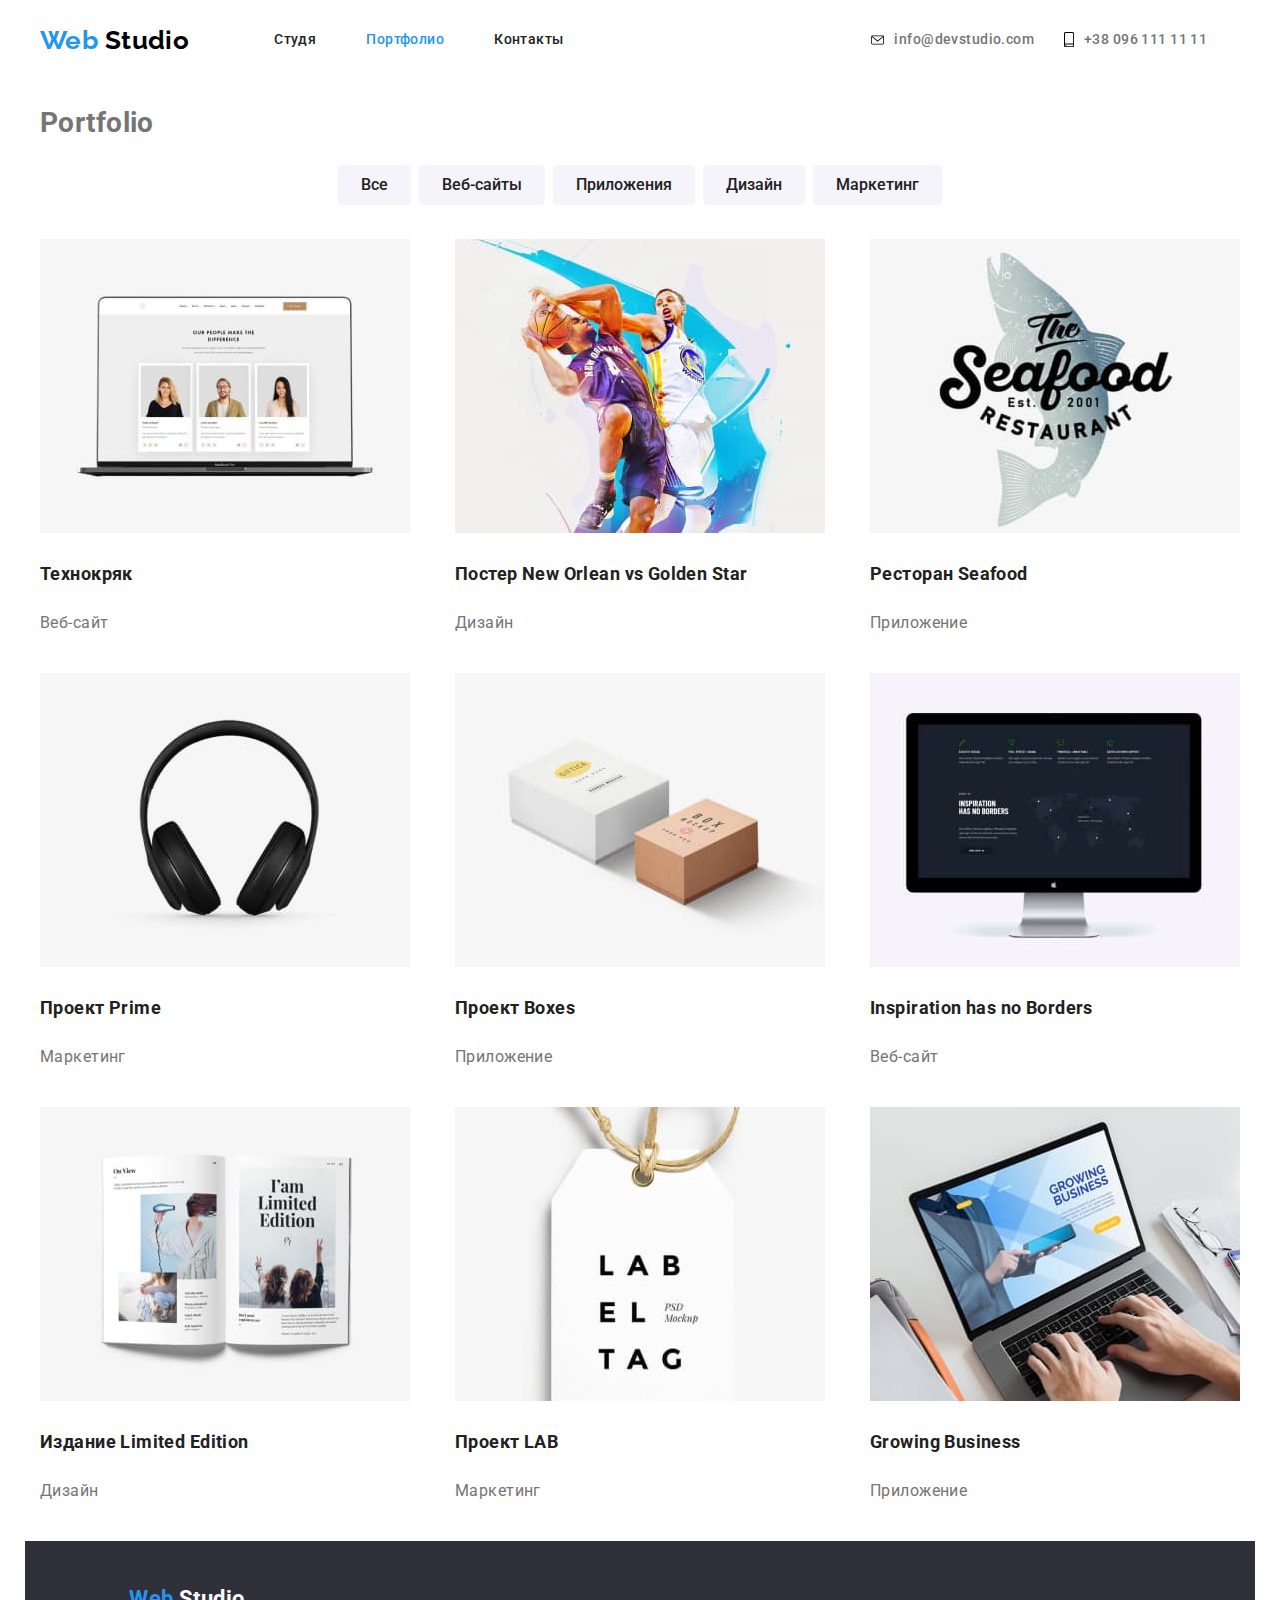
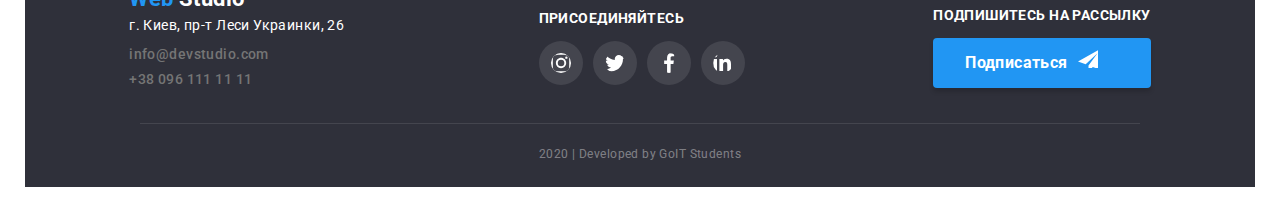
==== portfolio.html @ ad1c22d1 "Додає фон плюс іконки соцмереж, спрайт і оптимізує зображення" ====
<!DOCTYPE html>
<html lang="en">

<head>
    <meta charset="UTF-8">
    <meta name="viewport" content="width=device-width, initial-scale=1.0">
    <title>Web Studio</title>
    <link href="https://fonts.googleapis.com/css2?family=Raleway:wght@700&family=Roboto:wght@500;700;900&display=swap"
        rel="stylesheet">
    <link rel="stylesheet"
        href="https://cdnjs.cloudflare.com/ajax/libs/modern-normalize/0.6.0/modern-normalize.min.css">
    <link rel="stylesheet" href="./css/styles.css">
</head>

<body>
    <header class="page-header">
        <nav class="container main-nav">
            <a href="./index.html" class="logo"><span class="logo-first">Web</span><span class="logo-second">
                    Studio</span></a>
            <!--меню навігації-->
            <ul class="site-nav">
                <li class="item"><a href="./index.html" class="link ">Студя</a></li>
                <li class="item"><a href="./portfolio.html" class="link current">Портфолио</a></li>
                <li class="item"><a href="" class="link">Контакты</a></li>
            </ul>
            <address>
                <ul class="auth-nav">
                    <li class="item"><a href="mailto:info@devstudio.com" class="link mail">
                            <svg class="icon-nav">
                                <use href="./images/sprite.svg#icon-envelope"></use>
                            </svg>
                            info@devstudio.com</a></li>
                    <li class="item"><a href="tel:+380961111111" class="link phone">
                            <svg class="icon-nav-smart">
                                <use href="./images/sprite.svg#icon-smartphone"></use>
                            </svg>
                            +38 096 111 11 11</a></li>
                </ul>
            </address>
        </nav>
    </header>
    <main>

        <!-- секція фільтрів -->
        <!-- h1 потрібно заховати -->
        <section class="container">

            <h1>Portfolio</h1>
            <ul class="base-nav">
                <li class="item"><button type="button" class="button-link">Все</button></li>
                <li class="item"><button type="button" class="button-link">Веб-сайты</button></li>
                <li class="item"><button type="button" class="button-link">Приложения</button></li>
                <li class="item"><button type="button" class="button-link">Дизайн</button></li>
                <li class="item"><button type="button" class="button-link">Маркетинг</button></li>
            </ul>
            <ul class="choice-list">
                <li class="choice-box"><a href="" class="link">
                        <img src="./images/leptopcart.jpg" alt="лептоп" width="370" height="294">
                        <h2 class="title">Технокряк</h2>
                        <p class="text">Веб-сайт</p>
                        <!-- <p class="text-choice">Технокряк это современная площадка распространения
                                коронавируса.Компании используют эту платформу для цифрового шпионажа и атак на
                                защищённые сервера конкурентов.</p> -->
                    </a>
                </li>
                <li class="choice-box"><a href="" class="link">
                        <img src="./images/bascet.jpg" alt="два гравця з баскетболу, з мячем " width="370" height="294">
                        <h2 class="title">Постер New Orlean vs Golden Star</h2>
                        <p class="text">Дизайн</p>
                    </a>
                </li>
                <li class="choice-box"><a href="" class="link">
                        <img src="./images/fish.jpg" alt="лого ресторану з рибою" width="370" height="294">
                        <h2 class="title">Ресторан Seafood</h2>
                        <p class="text">Приложение</p>
                    </a>
                </li>
                <li class="choice-box"><a href="" class="link">
                        <img src="./images/headphone.jpg" alt="навушники" width="370" height="294">
                        <h2 class="title">Проект Prime</h2>
                        <p class="text">Маркетинг</p>
                    </a>
                </li>
                <li class="choice-box"><a href="" class="link">
                        <img src="./images/boxes.jpg" alt="дві коробки" width="370" height="294">
                        <h2 class="title">Проект Boxes</h2>
                        <p class="text">Приложение</p>
                    </a>
                </li>
                <li class="choice-box"><a href="" class="link">
                        <img src="./images/screen.jpg" alt="монітор" width="370" height="294">
                        <h2 class="title">Inspiration has no Borders</h2>
                        <p class="text">Веб-сайт</p>
                    </a>
                </li>
                <li class="choice-box"><a href="" class="link">
                        <img src="./images/magazin.jpg" alt="журнал" width="370" height="294">
                        <h2 class="title">Издание Limited Edition</h2>
                        <p class="text">Дизайн</p>
                    </a>
                </li>
                <li class="choice-box"><a href="" class="link">
                        <img src="./images/logoprise.jpg" alt="бірка з лого" width="370" height="294">
                        <h2 class="title">Проект LAB</h2>
                        <p class="text">Маркетинг</p>
                    </a>
                </li>
                <li class="choice-box"><a href="" class="link">
                        <img src="./images/leptop.jpg" alt="лептоп" width="370" height="294">
                        <h2 class="title">Growing Business</h2>
                        <p class="text">Приложение</p>
                    </a>
                </li>
            </ul>
        </section>

    </main>
    <footer class="container basement">
        <div class="basement-group">
            <div class="logo-contact">
                <a href="./index.html" class="logo-footer"><span class="logo-part">Web</span><span class="logo-text">
                        Studio</span></a>
                <address class="contact">
                    <span class="text">г. Киев, пр-т Леси Украинки, 26</span>

                    <ul class="auth-nav call">
                        <li class="challenge"><a href="mailto:info@devstudio.com" class="link">info@devstudio.com</a>
                        </li>
                        <li class="challenge"><a href="tel:+380961111111" class="link">+38 096 111 11 11</a></li>
                    </ul>
                </address>
            </div>
            <section>
                <div class="accede">
                    <h3 class="fotter-network">присоединяйтесь</h3>
                    <ul class="network">
                        <li>
                            <a href=""><svg class="icon lasts">
                                    <use href="./images/sprite.svg#icon-instagram-2"></use>
                                </svg></a>
                        </li>
                        <li>
                            <a href=""><svg class="icon lasts">
                                    <use href="./images/sprite.svg#icon-twitter"></use>
                                </svg></a>
                        </li>
                        <li>
                            <a href=""><svg class="icon lasts">
                                    <use href="./images/sprite.svg#icon-facebook"></use>
                                </svg></a>
                        </li>
                        <li>
                            <a href=""><svg class="icon lasts">
                                    <use href="./images/sprite.svg#icon-linkedin" width="18" height="18"
                                        style="padding: 1px;"></use>
                                </svg></a>
                        </li>
                    </ul>
                </div>
            </section>
            <section class="sign">
                <h3 class="fotter-network">Подпишитесь на рассылку</h3>
                <a href="" class="button fly" style="display: flex;">Подписаться</a>
                <!-- <img src="./images/iconsend.svg" alt="іконка листа" width="24" height="24"> -->
            </section>
        </div>
        <p class="footer-law">2020 | Developed by GoIT Students</p>
    </footer>
</body>

</html>
---- css/styles.css ----
/* Колір основного тексту #212121 */
/* Колір другорядного тексту #757575 */
/* Білий #FFFFFF */
/* акент #2196F3 */
/* лого #000000 */
/* колір фону ffffff*/
/* другорядний колір фону #F5F4FA */
:root {
  --primary-text-color: #212121;
  --title-text-color: #757575;
  --hero-text-color: #ffffff;
  --accent-color: #2196f3;
  --primary-white-color: #ffffff;
  --secondari-bg-color: #f5f4fa;
}

body {
  background-color: var(--primary-white-color);
  color: var(--title-text-color);
  font-family: Roboto, sans-serif;
  letter-spacing: 0.03em;
  font-size: 14px;
  line-height: 1.71;
}
/* Page-header */

.container {
  padding-left: 15px;
  padding-right: 15px;
  margin-left: auto;
  margin-right: auto;
  width: 1230px;
  /* outline: 1px solid orange; */
}

ul {
  list-style: none;
}

.logo {
  font-family: Raleway;
  font-weight: bold;
  font-size: 26px;
  line-height: 1.19;
  text-decoration: none;
}

.logo:hover,
.logo:focus {
  color: #000000;
}

.logo-first {
  color: var(--accent-color);
}

.logo-second {
  color: #000000;
}

/* Main-nav */
.main-nav {
  height: 80px;
  display: flex;
  align-items: center;
}

/* Page-header */
/* .page-header {
  height: 80px;
} */
/* site-nav */
.site-nav {
  padding: 0;
  margin-top: 0;
  margin-bottom: 0;
  margin-left: 85px;
  display: flex;
  font-weight: 500;
  font-size: 14px;
  line-height: 1.14;
}
/* .site-nav .item {
  
} */
.site-nav .item:not(:last-child) {
  margin-right: 0;
  /* outline: 1px solid red; */
  margin-right: 50px;
}

.site-nav .link {
  display: block;
  padding-top: 32px;
  padding-bottom: 32px;

  color: var(--primary-text-color);
  text-decoration: none;
}

.site-nav .link:hover,
.site-nav .link:focus {
  color: var(--accent-color);
}

.site-nav .link.current {
  color: var(--accent-color);
}

.auth-nav {
  display: flex;
  padding: 0;
  margin-top: 0px;
  margin-bottom: 0;
  margin-left: 305px;
}

.auth-nav .item + .item {
  margin-left: 30px;
}

.auth-nav .link {
  display: flex;
  padding-top: 32px;
  padding-bottom: 32px;
  color: var(--title-text-color);
  text-decoration: none;
  font-weight: 500;
  font-size: 14px;
  line-height: 1.14;
  font-style: normal;
}

.auth-nav .link:hover,
.auth-nav .link:focus {
  color: var(--accent-color);
  fill: var(--accent-color);
}

/* .mail::before {
  display: block;
  content: "";
  width: 16px;
  background-image: url(../images/envelope.svg);
  background-repeat: no-repeat;
  justify-content: center;
  align-items: center;
  margin-right: 10px;
} */

/* .phone::before {
  display: block;
  content: "";
  width: 16px;
  background-image: url(../images/smartphone.svg);
  background-repeat: no-repeat;
  justify-content: center;
  align-items: center;
  margin-right: 10px;
} */
.icon-nav {
  width: 16px;
  height: 12px;
  display: flex;
  align-items: center;
  justify-content: center;
  margin-right: 10px;
  margin-top: 3px;
}
.icon-nav-smart {
  width: 10px;
  height: 15px;
  content: "";
  display: flex;
  align-items: center;
  justify-content: center;
  margin-right: 10px;
}

/* .icon-nav:hover {
  fill: var(--accent-color);
} */
/* Hero */
.hero {
  text-align: center;
  margin-left: auto;
  margin-right: auto;
  height: 600px;
  max-width: 1600px;
  /* outline: 1px solid red; */
  background-repeat: no-repeat;
  background-position: center;
  background-size: cover;
  background-image: linear-gradient(
      to right,
      rgba(47, 48, 58, 0.8),
      rgba(47, 48, 58, 0.8)
    ),
    url(../images/header.jpg);
}

.hero-title {
  color: var(--hero-text-color);
  /* тимчасовий фон */
  /* background-color: #757575; */
  padding-top: 200px;
  width: 696px;
  margin-left: auto;
  margin-right: auto;
  margin-top: 0;
  margin-bottom: 30px;
  font-weight: 900;
  font-size: 44px;
  line-height: 1.36;
  letter-spacing: 0.06em;
  text-transform: uppercase;
}
/* Section */
.section-title {
  margin-top: 0;
  margin-bottom: 50px;
  color: var(--primary-text-color);
  font-weight: bold;
  font-size: 36px;
  line-height: 1.16;
  text-align: center;
}
/* Feature */
.feature-list .title {
  margin-top: 0;
  margin-bottom: 10px;
  color: var(--primary-text-color);
  font-weight: bold;
  font-size: 14px;
  line-height: 1.14;
  text-transform: uppercase;
}
/* .feature-list .item:not(:last-child) {
  justify-content: center;
  margin-right: 40px;
} */
.feature-list .item {
  width: 270px;
}
.feature-list {
  justify-content: space-between;
  display: flex;
  padding-left: 0;
  margin-top: 0;
  margin-bottom: 0;
}
.antena-logo::before {
  display: block;
  content: "";
  height: 120px;
  margin-bottom: 30px;
  background-color: var(--secondari-bg-color);
  background-image: url(../images/antenna.svg);
  /* background-size: contain; */
  background-repeat: no-repeat;
  background-position: center;
}
.clock-logo::before {
  display: block;
  content: "";
  height: 120px;
  margin-bottom: 30px;
  background-color: var(--secondari-bg-color);
  background-image: url(../images/clock.svg);
  /* background-size: contain; */
  background-repeat: no-repeat;
  background-position: center;
}
.diagram-logo::before {
  display: block;
  content: "";
  height: 120px;
  margin-bottom: 30px;
  background-color: var(--secondari-bg-color);
  background-image: url(../images/diagram.svg);
  /* background-size: contain; */
  background-repeat: no-repeat;
  background-position: center;
}
.astronaut-logo::before {
  display: block;
  content: "";
  height: 120px;
  margin-bottom: 30px;
  background-color: var(--secondari-bg-color);
  background-image: url(../images/astronaut.svg);
  /* background-size: contain; */
  background-repeat: no-repeat;
  background-position: center;
}
.profit {
  margin-bottom: 94px;
}
.feature-list p {
  margin-top: 0;
  margin-bottom: 0;
}
.strongbox {
  width: 270px;
  height: 120px;
  text-align: center;
  padding-top: 25px;
  margin-bottom: 30px;
  background: #f5f4fa;
  border-radius: 4px;
}

/* Examples */
.examples-list .title {
  color: var(--primary-white-color);
  background-color: rgba(47, 48, 58, 0.8);
  /* display: inline-block;
  min-width: 370px;
  padding: 27px 85px;
  margin-top: 0;
  margin-bottom: 0; */
  font-weight: bold;
  font-size: 14px;
  line-height: 1.14;
  text-align: center;
  text-transform: uppercase;
}
.examples-list {
  justify-content: space-between;
  display: flex;
  padding-left: 0;
  margin-top: 0;
  margin-bottom: 0;
}
/* .examples-list .item:not(:last-child) {
  margin-right: 40px;
} */
.work {
  margin-bottom: 94px;
}
/* Team */
/* .team-list {
  justify-content: space-between;
} */
.team-list {
  display: flex;
  justify-content: center;
  padding: 0;
  margin: 0;
}

.team-list .title {
  color: var(--primary-text-color);
  font-weight: 500;
  font-size: 16px;
  line-height: 1.18;
  text-align: center;
}
.team-list .text {
  font-weight: normal;
  font-size: 16px;
  line-height: 1.18;
  text-align: center;
}
.team {
  width: 1600px;
  padding-top: 94px;
  padding-bottom: 94px;
  background-color: var(--secondari-bg-color);
}
.cart {
  background-color: var(--primary-white-color);
  box-shadow: 0px 2px 1px rgba(0, 0, 0, 0.2), 0px 1px 1px rgba(0, 0, 0, 0.14),
    0px 1px 3px rgba(0, 0, 0, 0.12);
  border-radius: 0px 0px 4px 4px;
}
.cart:not(:last-child) {
  margin-right: 30px;
}
.icon {
  display: block;
  content: "";
  padding: 12px;
  margin: 0;
  margin-right: 10px;
  fill: #afb1b8;
  width: 44px;
  height: 44px;
}
.icon.lasts {
  display: block;
  content: "";
  padding: 12px;
  margin: 0;
  margin-right: 10px;
  fill: white;
  background-color: rgba(255, 255, 255, 0.1);
  border-radius: 50%;
  width: 44px;
  height: 44px;
}
.icon:hover {
  fill: white;
  background-color: var(--accent-color);
  width: 44px;
  height: 44px;
  border-radius: 50%;
}
.sociate {
  display: flex;
  content: "";
  padding: 0;
  margin-bottom: 24px;
  justify-content: center;
}
/* client */
.client {
  margin-top: 94px;
  margin-bottom: 94px;
}
.firm {
  display: flex;
  justify-content: space-between;
  padding-left: 0;
}
/* .firm .item {
  width: 170px;
  height: 90px;
  border: 1px solid #afb1b8;
  text-align: center;
  /* padding-top: 20px; */
/* box-sizing: border-box;
  border-radius: 4px; */
/* } */
.log {
  display: flex;
  width: 170px;
  height: 90px;
  border: 1px solid #afb1b8;
  justify-content: center;
  align-items: center;
  /* padding-top: 20px; */
  box-sizing: border-box;
  border-radius: 4px;
}
.logos {
  display: flex;
  width: 45px;
  height: 50px;
  fill: #afb1b8;
}
.cub {
  width: 88px;
  height: 45px;
}
.book {
  width: 40px;
  height: 52px;
}
.circle {
  width: 41px;
  height: 43px;
}
.eight {
  width: 80px;
  height: 42px;
}
.buterfly {
  width: 59px;
  height: 47px;
}
.log:hover {
  border: 1px solid var(--accent-color);
  fill: var(--accent-color);
}
.logos:hover {
  fill: var(--accent-color);
}
/* Button */
.button {
  border-radius: 4px;
  /* border: 0.5px solid transparent; */
  box-shadow: 0px 4px 4px rgba(0, 0, 0, 0.15);
  padding: 10px 32px;
  display: inline-block;
  /* display: flex; */
  min-width: 200px;
  text-align: center;
  color: var(--primary-white-color);
  background-color: var(--accent-color);
  font-weight: bold;
  font-size: 16px;
  line-height: 1.87;
  text-decoration: none;
}
.basement {
  background-color: #2f303a;
}
.logo-part {
  color: var(--accent-color);
}
.logo-text {
  color: var(--primary-white-color);
}
.logo-contact {
  /* margin-left: 215px; */
}
.basement-group {
  display: flex;
  justify-content: space-around;
  padding-top: 45px;
  align-items: center;
  margin-bottom: 28px;
}
.contact {
  padding: 0;
  margin: 0;
  min-width: 231px;
  min-height: 81px;
}
.challenge .link {
  padding: 9px 0px 0px 0px;
  margin: 0;
}
.logo-footer {
  /* margin-left: 214px;
  margin-top: 45px; */
  font-weight: bold;
  font-size: 22px;
  line-height: 1.18;
  text-decoration: none;
}
.contact .text {
  padding-top: 8px;
  color: var(--primary-white-color);
  font-weight: normal;
  font-size: 14px;
  line-height: 1.71;
  font-style: normal;
}
.network {
  display: flex;
  padding: 0;
  margin: 0;
}
.fotter-network {
  color: var(--primary-white-color);
  font-weight: bold;
  font-size: 14px;
  line-height: 1.14;
  text-transform: uppercase;
}
.footer-law {
  color: rgba(255, 255, 255, 0.4);
  font-weight: normal;
  font-size: 12px;
  line-height: 2;
  text-align: center;
  border-top: 1px solid rgba(255, 255, 255, 0.1);
  margin-left: 100px;
  margin-right: 100px;
  padding-top: 18px;
  padding-bottom: 21px;
}
.call {
  margin: 0;
  display: block;
  flex-direction: column;
}
/* css portfolio */
.button-link {
  border: 1px solid transparent;
  padding: 6px 22px;
  border-radius: 4px;
  color: var(--primary-text-color);
  background-color: #f5f4fa;
  font-weight: 500;
  font-size: 16px;
  line-height: 1.63;
}
.button-link:hover,
.button-link:focus {
  color: var(--primary-white-color);
  background-color: var(--primary-white-color);
  background-color: var(--accent-color);
}

.fly::after {
  display: flex;
  content: "";
  width: 20px;
  height: 20px;
  margin-left: 10px;
  background-image: url(../images/iconsend.svg);
}
/* .button .fly {
  display: flex;
} */

/* секція з вибором  */
.choice-list .link {
  text-decoration: none;
}
.choice-list {
  padding: 0;
  margin: 0;
  display: flex;
  flex-wrap: wrap;
  justify-content: space-between;
}

.choice-box:nth-child(3n) {
  margin-right: 0px;
}
.choice-list .title {
  color: var(--primary-text-color);
  font-weight: bold;
  font-size: 18px;
  line-height: 2;
  text-decoration: none;
}
.choice-list .text {
  color: var(--title-text-color);
  font-size: 16px;
  line-height: 1.87;
}
.choice-list .text-choice {
  color: var(--primary-white-color);
  /* тимчасовий фон */
  background-color: rgba(33, 150, 243, 0.9);
  font-size: 18px;
  line-height: 1.55;
}
.base-nav {
  padding: 0;
  margin: 0;
  display: flex;
  justify-content: center;
  margin-bottom: 34px;
}
.base-nav .item:not(:last-child) {
  margin-right: 8px;
}
/* .examples-list .item:not(:last-child) {
  margin-right: 40px;
} */
.choice-box {
  width: 370px;
  height: 404px;
  margin-right: 30px;
  margin-bottom: 30px;
}
.choice-box :hover {
  display: block;
  box-shadow: 0px 4px 4px rgba(0, 0, 0, 0.25);
}
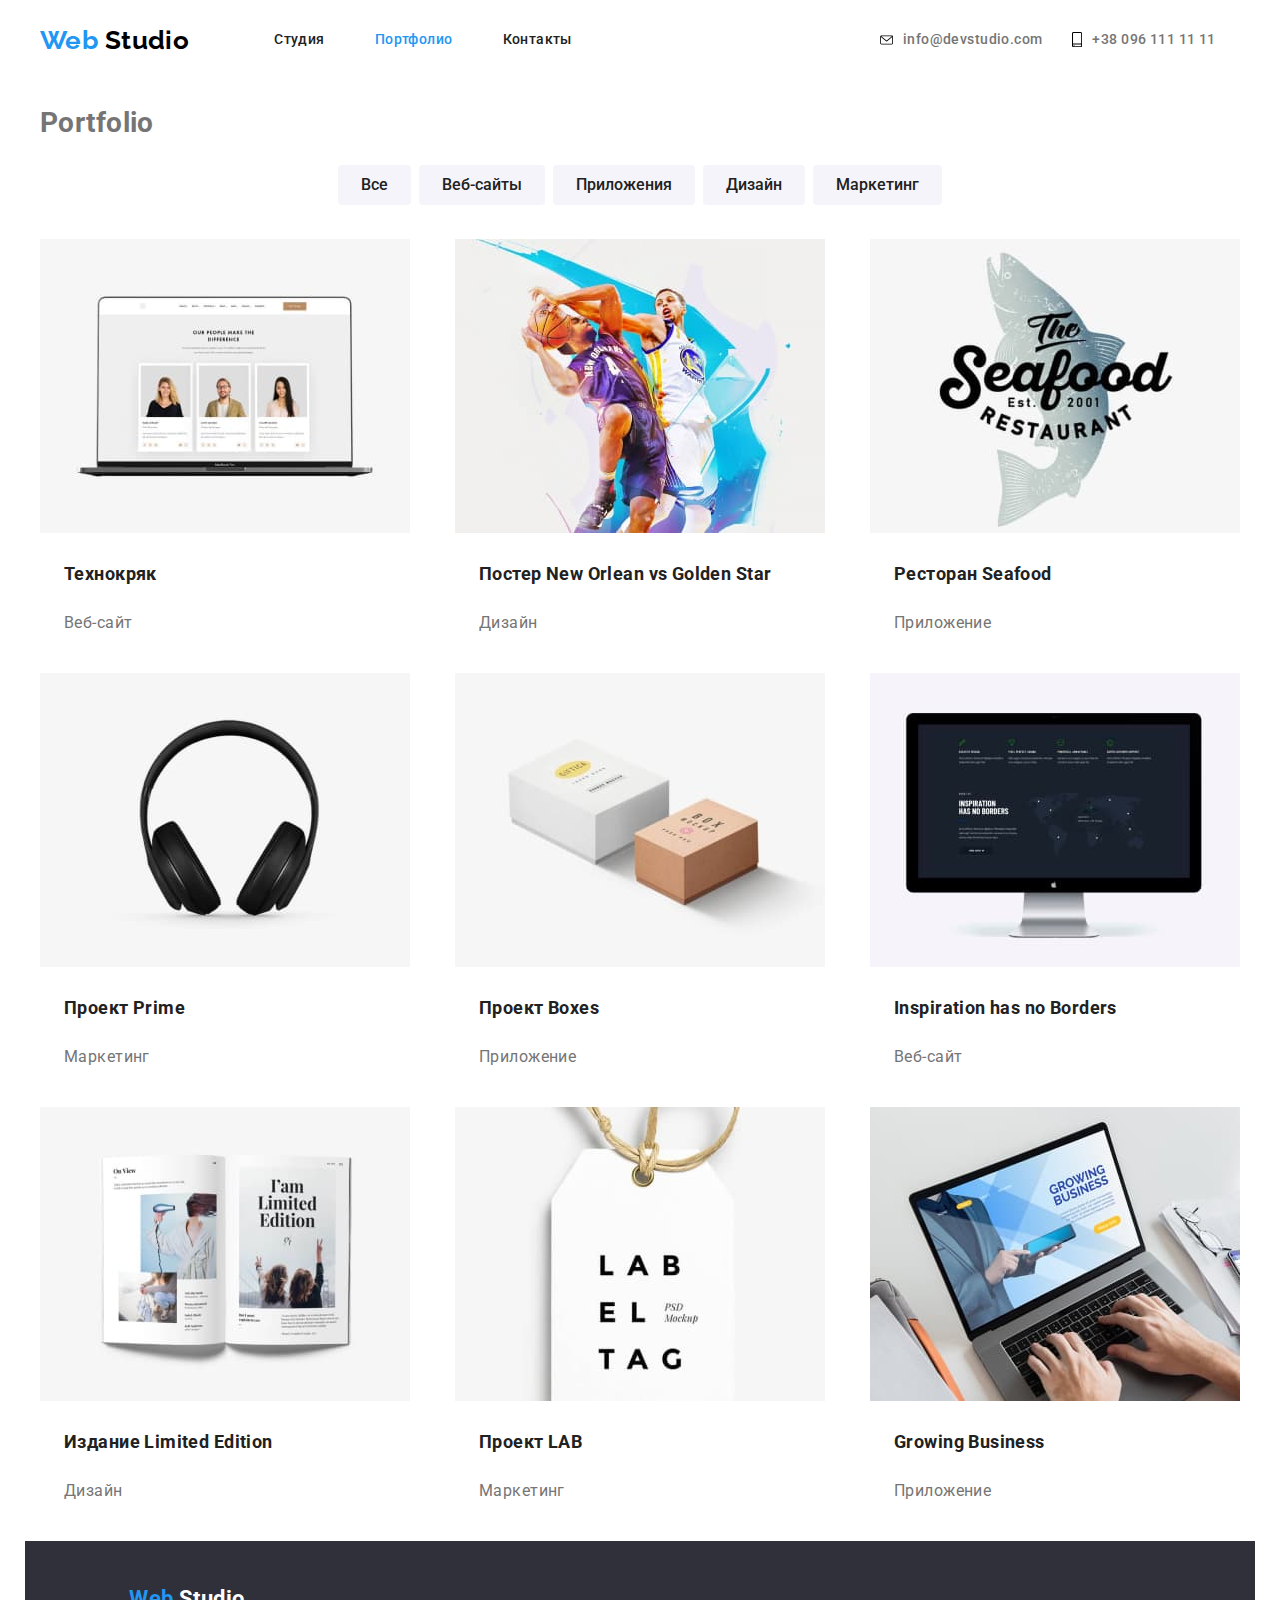
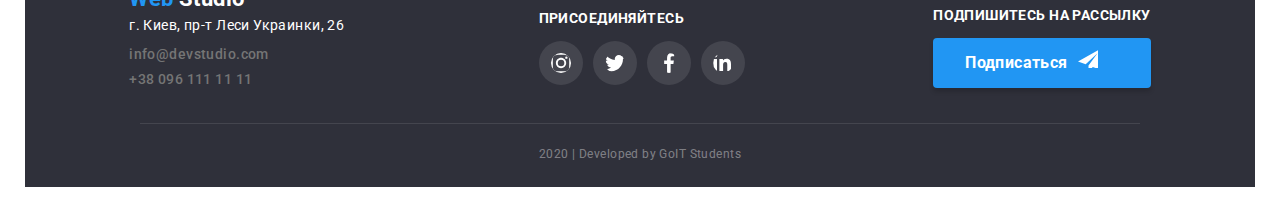
==== commit ad0cdca7: "Ховер в секції постійні клієнти одночасний з рамкою та логотипом, на сторінці портфоліо виправлено с" ====
--- a/portfolio.html
+++ b/portfolio.html
@@ -19,7 +19,7 @@
                     Studio</span></a>
             <!--меню навігації-->
             <ul class="site-nav">
-                <li class="item"><a href="./index.html" class="link ">Студя</a></li>
+                <li class="item"><a href="./index.html" class="link ">Студия</a></li>
                 <li class="item"><a href="./portfolio.html" class="link current">Портфолио</a></li>
                 <li class="item"><a href="" class="link">Контакты</a></li>
             </ul>
--- a/css/styles.css
+++ b/css/styles.css
@@ -23,7 +23,14 @@
   line-height: 1.71;
 }
 /* Page-header */
-
+/* .page-header {
+  position: sticky;
+  top: 0;
+  left: 0;
+  min-height: 80px;
+  width: 100%;
+  background-color: lightgray;
+} */
 .container {
   padding-left: 15px;
   padding-right: 15px;
@@ -90,10 +97,10 @@
 }
 
 .site-nav .link {
+  position: relative;
   display: block;
   padding-top: 32px;
   padding-bottom: 32px;
-
   color: var(--primary-text-color);
   text-decoration: none;
 }
@@ -106,7 +113,16 @@
 .site-nav .link.current {
   color: var(--accent-color);
 }
-
+.start:hover:after {
+  content: "";
+  position: absolute;
+  bottom: 0;
+  left: 0;
+  height: 4px;
+  width: 100%;
+  background-color: #2196f3;
+  border-radius: 4px;
+}
 .auth-nav {
   display: flex;
   padding: 0;
@@ -469,13 +485,14 @@
   width: 59px;
   height: 47px;
 }
+.log:hover :nth-child(1) {
+  fill: var(--accent-color);
+  /* border: 1px solid var(--accent-color); */
+}
 .log:hover {
   border: 1px solid var(--accent-color);
-  fill: var(--accent-color);
-}
-.logos:hover {
-  fill: var(--accent-color);
-}
+}
+
 /* Button */
 .button {
   border-radius: 4px;
@@ -618,11 +635,13 @@
   font-size: 18px;
   line-height: 2;
   text-decoration: none;
+  padding-left: 24px;
 }
 .choice-list .text {
   color: var(--title-text-color);
   font-size: 16px;
   line-height: 1.87;
+  padding-left: 24px;
 }
 .choice-list .text-choice {
   color: var(--primary-white-color);
